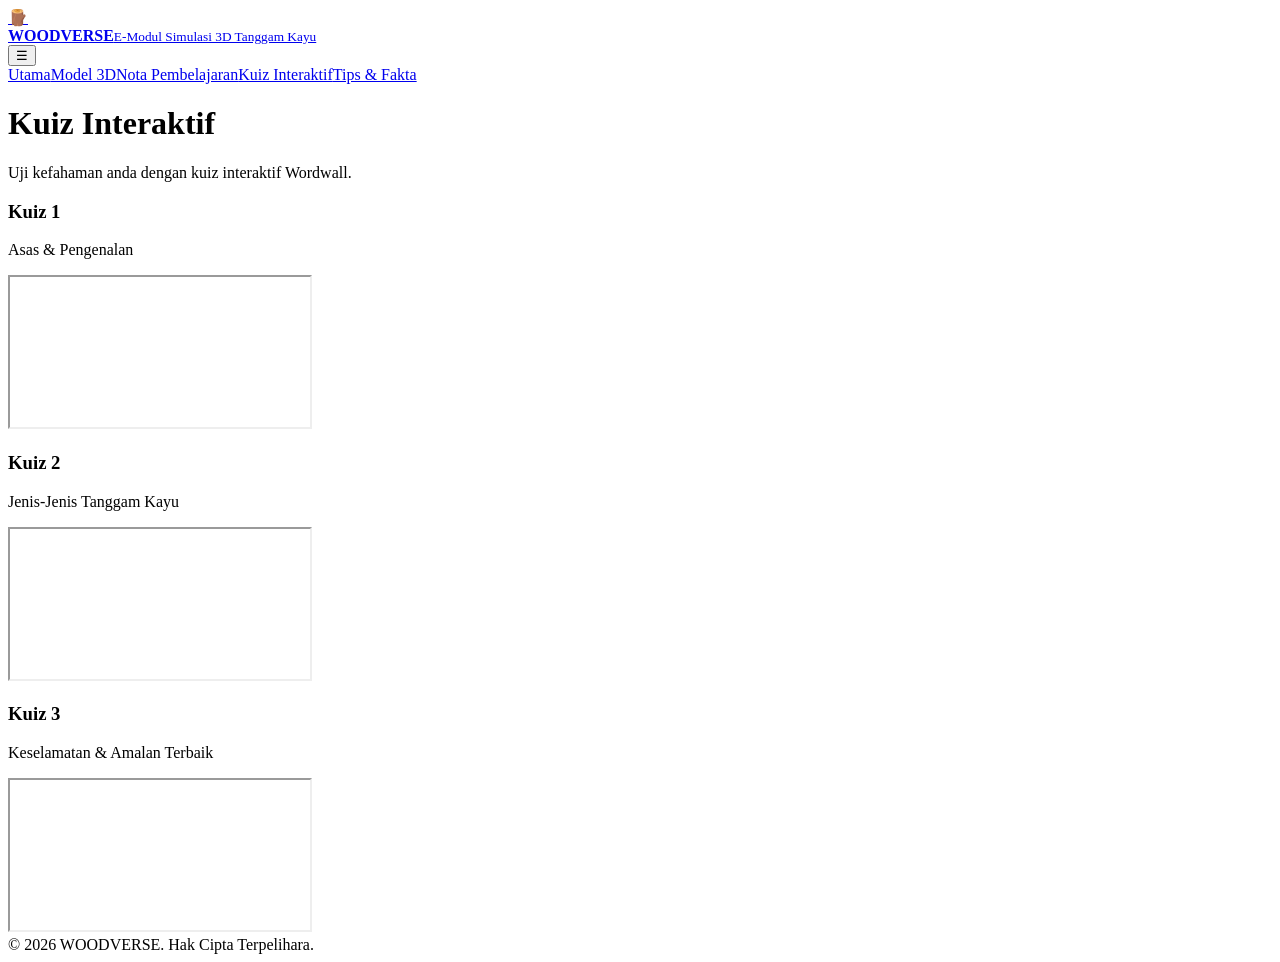
==== kuiz.html @ 8c769c5f "Add files via upload" ====
<!doctype html><html lang="ms"><head><meta charset="utf-8"><meta name="viewport" content="width=device-width,initial-scale=1"><title>Kuiz Interaktif | WOODVERSE</title><link rel="preconnect" href="https://fonts.googleapis.com"><link rel="preconnect" href="https://fonts.gstatic.com" crossorigin><link href="https://fonts.googleapis.com/css2?family=Sora:wght@500;600;700;800&family=Inter:wght@400;500;600;700&display=swap" rel="stylesheet"><link rel="stylesheet" href="css/style.css"></head><body><nav class="nav"><a class="brand" href="index.html"><span>🪵</span><div><b>WOODVERSE</b><small>E-Modul Simulasi 3D Tanggam Kayu</small></div></a><button class="menuBtn">☰</button><div class="links"><a href="index.html">Utama</a><a href="model.html">Model 3D</a><a href="nota.html">Nota Pembelajaran</a><a class="active" href="kuiz.html">Kuiz Interaktif</a><a href="tips.html">Tips & Fakta</a></div></nav><main class="page"><h1>Kuiz Interaktif</h1><p>Uji kefahaman anda dengan kuiz interaktif Wordwall.</p><section class="quizGrid"><article><h3>Kuiz 1</h3><p>Asas & Pengenalan</p><iframe src="https://wordwall.net/embed/8ca67dd5350146b5a5872507b5dd5291?themeId=65&templateId=5&fontStackId=0"></iframe></article><article><h3>Kuiz 2</h3><p>Jenis-Jenis Tanggam Kayu</p><iframe src="https://wordwall.net/embed/bca77bf0a0784e5fbccabd1e99d3cb2f?themeId=65&templateId=3&fontStackId=0"></iframe></article><article><h3>Kuiz 3</h3><p>Keselamatan & Amalan Terbaik</p><iframe src="https://wordwall.net/embed/df77142b5eb44274916b19295d7b751c?themeId=65&templateId=46&fontStackId=0"></iframe></article></section></main><footer>© 2026 WOODVERSE. Hak Cipta Terpelihara.</footer><script src="js/main.js"></script></body></html>
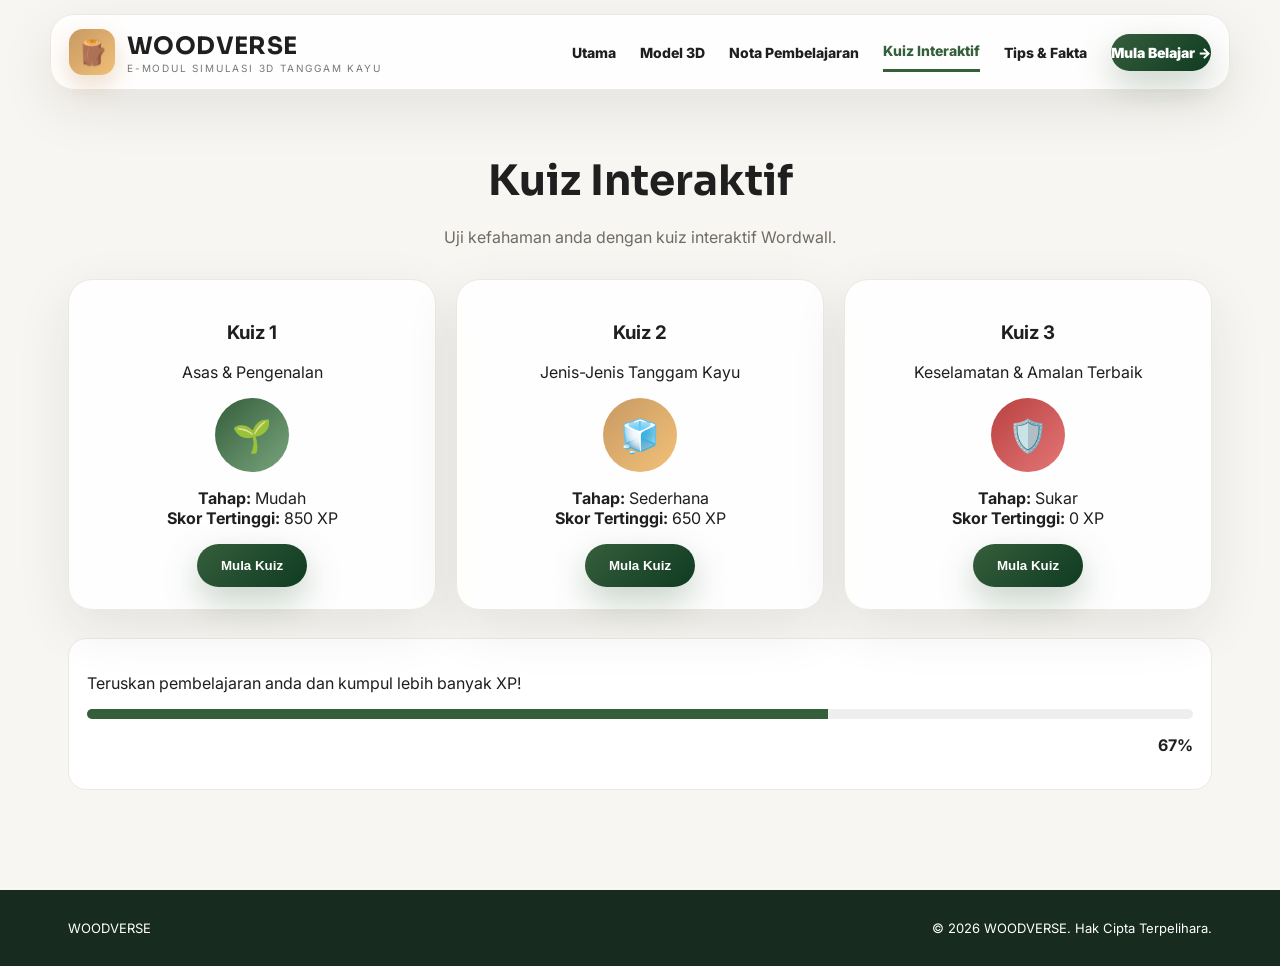
==== commit 432fcdfd: "Add files via upload" ====
--- a/kuiz.html
+++ b/kuiz.html
@@ -1 +1 @@
-<!doctype html><html lang="ms"><head><meta charset="utf-8"><meta name="viewport" content="width=device-width,initial-scale=1"><title>Kuiz Interaktif | WOODVERSE</title><link rel="preconnect" href="https://fonts.googleapis.com"><link rel="preconnect" href="https://fonts.gstatic.com" crossorigin><link href="https://fonts.googleapis.com/css2?family=Sora:wght@500;600;700;800&family=Inter:wght@400;500;600;700&display=swap" rel="stylesheet"><link rel="stylesheet" href="css/style.css"></head><body><nav class="nav"><a class="brand" href="index.html"><span>🪵</span><div><b>WOODVERSE</b><small>E-Modul Simulasi 3D Tanggam Kayu</small></div></a><button class="menuBtn">☰</button><div class="links"><a href="index.html">Utama</a><a href="model.html">Model 3D</a><a href="nota.html">Nota Pembelajaran</a><a class="active" href="kuiz.html">Kuiz Interaktif</a><a href="tips.html">Tips & Fakta</a></div></nav><main class="page"><h1>Kuiz Interaktif</h1><p>Uji kefahaman anda dengan kuiz interaktif Wordwall.</p><section class="quizGrid"><article><h3>Kuiz 1</h3><p>Asas & Pengenalan</p><iframe src="https://wordwall.net/embed/8ca67dd5350146b5a5872507b5dd5291?themeId=65&templateId=5&fontStackId=0"></iframe></article><article><h3>Kuiz 2</h3><p>Jenis-Jenis Tanggam Kayu</p><iframe src="https://wordwall.net/embed/bca77bf0a0784e5fbccabd1e99d3cb2f?themeId=65&templateId=3&fontStackId=0"></iframe></article><article><h3>Kuiz 3</h3><p>Keselamatan & Amalan Terbaik</p><iframe src="https://wordwall.net/embed/df77142b5eb44274916b19295d7b751c?themeId=65&templateId=46&fontStackId=0"></iframe></article></section></main><footer>© 2026 WOODVERSE. Hak Cipta Terpelihara.</footer><script src="js/main.js"></script></body></html>
+<!doctype html><html lang="ms"><head><meta charset="utf-8"><meta name="viewport" content="width=device-width,initial-scale=1"><title>Kuiz Interaktif | WOODVERSE</title><link rel="preconnect" href="https://fonts.googleapis.com"><link rel="preconnect" href="https://fonts.gstatic.com" crossorigin><link href="https://fonts.googleapis.com/css2?family=Sora:wght@600;700;800&family=Inter:wght@400;500;600;700;800&display=swap" rel="stylesheet"><link rel="stylesheet" href="css/style.css"></head><body><nav class="nav"><a class="brand" href="index.html"><span class="logoBox">🪵</span><div><b>WOODVERSE</b><small>E-Modul Simulasi 3D Tanggam Kayu</small></div></a><button class="menuBtn">☰</button><div class="links"><a href="index.html">Utama</a><a href="model.html">Model 3D</a><a href="nota.html">Nota Pembelajaran</a><a class="active" href="kuiz.html">Kuiz Interaktif</a><a href="tips.html">Tips & Fakta</a><a class="btn" href="model.html">Mula Belajar →</a></div></nav><main class="page"><header class="pageHead fade"><h1>Kuiz Interaktif</h1><p class="lead">Uji kefahaman anda dengan kuiz interaktif Wordwall.</p></header><section class="quizGrid fade"><article class="quizCard panel"><h3>Kuiz 1</h3><p>Asas & Pengenalan</p><div class="quizIcon">🌱</div><p><b>Tahap:</b> Mudah<br><b>Skor Tertinggi:</b> 850 XP</p><button class="btn" data-quiz>Mula Kuiz</button><div class="quizFrame"><iframe src="https://wordwall.net/embed/8ca67dd5350146b5a5872507b5dd5291?themeId=65&templateId=5&fontStackId=0"></iframe></div></article><article class="quizCard panel"><h3>Kuiz 2</h3><p>Jenis-Jenis Tanggam Kayu</p><div class="quizIcon">🧊</div><p><b>Tahap:</b> Sederhana<br><b>Skor Tertinggi:</b> 650 XP</p><button class="btn" data-quiz>Mula Kuiz</button><div class="quizFrame"><iframe src="https://wordwall.net/embed/bca77bf0a0784e5fbccabd1e99d3cb2f?themeId=65&templateId=3&fontStackId=0"></iframe></div></article><article class="quizCard panel"><h3>Kuiz 3</h3><p>Keselamatan & Amalan Terbaik</p><div class="quizIcon">🛡️</div><p><b>Tahap:</b> Sukar<br><b>Skor Tertinggi:</b> 0 XP</p><button class="btn" data-quiz>Mula Kuiz</button><div class="quizFrame"><iframe src="https://wordwall.net/embed/df77142b5eb44274916b19295d7b751c?themeId=65&templateId=46&fontStackId=0"></iframe></div></article></section><div class="progress fade"><p>Teruskan pembelajaran anda dan kumpul lebih banyak XP!</p><div class="bar"><span></span></div><p style="text-align:right"><b>67%</b></p></div></main><footer class="footer"><div class="footerInner"><span>WOODVERSE</span><span>© 2026 WOODVERSE. Hak Cipta Terpelihara.</span></div></footer><script src="js/main.js"></script></body></html>
--- a/css/style.css
+++ b/css/style.css
@@ -0,0 +1,2 @@
+:root{--bg:#F8F6F2;--card:#fff;--green:#355E3B;--green2:#0f3b22;--wood:#C89A63;--dark:#1F1F1F;--muted:#706b64;--line:#ECE8E2;--shadow:0 18px 55px rgba(31,31,31,.09)}
+*{box-sizing:border-box}html{scroll-behavior:smooth}body{margin:0;background:var(--bg);color:var(--dark);font-family:Inter,system-ui,sans-serif}a{text-decoration:none;color:inherit}img{max-width:100%;display:block}.wrap{max-width:1180px;margin:auto;padding:0 18px}.nav{position:sticky;top:12px;z-index:50;max-width:1180px;margin:14px auto;background:rgba(255,255,255,.88);backdrop-filter:blur(18px);border:1px solid var(--line);border-radius:24px;box-shadow:var(--shadow);padding:14px 18px;display:flex;align-items:center;justify-content:space-between;gap:20px}.brand{display:flex;gap:12px;align-items:center}.logoBox{width:46px;height:46px;border-radius:14px;background:linear-gradient(135deg,var(--wood),#f0bf78);display:grid;place-items:center;color:#fff;font-size:25px;box-shadow:0 10px 24px rgba(200,154,99,.35)}.brand b{font-family:Sora;font-size:24px;letter-spacing:.4px}.brand small{display:block;font-size:10px;text-transform:uppercase;letter-spacing:1.8px;color:#777;margin-top:1px}.links{display:flex;align-items:center;gap:24px;font-weight:800;font-size:14px}.links a{padding:10px 0}.links a.active{color:var(--green);border-bottom:3px solid var(--green)}.btn{border:0;border-radius:999px;background:linear-gradient(135deg,var(--green),var(--green2));color:#fff!important;padding:14px 24px;font-weight:900;display:inline-flex;gap:10px;align-items:center;box-shadow:0 14px 35px rgba(53,94,59,.28);cursor:pointer}.btn:hover{transform:translateY(-2px)}.menuBtn{display:none;border:0;background:var(--green);color:#fff;width:44px;height:44px;border-radius:14px;font-size:22px}.hero{position:relative;overflow:hidden;min-height:690px;display:grid;grid-template-columns:1.05fr .95fr;align-items:center;gap:20px}.hero:before{content:"";position:absolute;inset:0;background:radial-gradient(circle at 72% 36%,#fff 0 22%,#ffffff99 38%,transparent 66%),repeating-linear-gradient(15deg,transparent 0 40px,rgba(200,154,99,.07) 41px 42px);pointer-events:none}.heroText,.heroArt{position:relative;z-index:1}.eyebrow{color:var(--wood);font-weight:900;text-transform:uppercase;letter-spacing:1px}.hero h1{font-family:Sora;font-size:63px;line-height:1.02;letter-spacing:-3px;margin:14px 0}.hero h1 span{color:var(--green)}.hero p{font-size:18px;line-height:1.75;color:#4f4b46;max-width:590px}.hero .btn{margin-top:18px}.scrollHint{font-size:13px;color:#666;margin-top:18px}.heroArt img{width:100%;max-height:520px;object-fit:contain;filter:drop-shadow(0 35px 50px rgba(83,47,19,.28));animation:float 5s ease-in-out infinite}.chip{position:absolute;width:58px;height:18px;border-radius:50%;background:var(--wood);opacity:.35;filter:blur(.7px)}.chip.c1{top:8%;right:20%;transform:rotate(30deg)}.chip.c2{bottom:15%;left:8%;transform:rotate(-25deg)}.chip.c3{top:30%;left:2%;width:35px}@keyframes float{50%{transform:translateY(-18px) rotate(-1deg)}}.stats{position:relative;z-index:2;margin-top:-54px;background:rgba(255,255,255,.9);border:1px solid var(--line);border-radius:26px;display:grid;grid-template-columns:repeat(4,1fr);box-shadow:var(--shadow);overflow:hidden}.stats div{padding:28px;display:flex;gap:15px;align-items:center;justify-content:center;border-right:1px solid var(--line)}.stats div:last-child{border:0}.stats b{font-family:Sora;font-size:42px;color:var(--green)}.stats span{font-weight:800}.section{padding:74px 0}.sectionTitle{font-family:Sora;font-size:38px;line-height:1.12;margin:8px 0 12px}.lead{color:var(--muted);line-height:1.75}.why{display:grid;grid-template-columns:.9fr 1.1fr;gap:42px;align-items:center}.featureGrid{display:grid;grid-template-columns:repeat(4,1fr);gap:16px}.feature{background:var(--card);border:1px solid var(--line);border-radius:22px;padding:24px;text-align:center;box-shadow:0 12px 35px rgba(31,31,31,.06)}.feature i{font-size:34px}.feature b{display:block;color:var(--green);margin:10px 0 6px}.feature span{font-size:13px;color:#666;line-height:1.5}.stripTitle{color:var(--wood);font-weight:900;text-transform:uppercase;letter-spacing:.6px}.modelStrip{display:flex;gap:15px;overflow-x:auto;padding:12px 4px 35px;scroll-snap-type:x mandatory}.modelStrip article{scroll-snap-align:start;min-width:160px;background:var(--card);border:1px solid var(--line);border-radius:20px;padding:14px;box-shadow:0 12px 35px rgba(31,31,31,.06);transition:.25s}.modelStrip article:hover{transform:translateY(-8px)}.modelStrip img{height:118px;width:100%;object-fit:contain}.modelStrip small{color:var(--wood);font-weight:900}.modelStrip b{display:block;margin-top:8px}.ready{background:linear-gradient(110deg,rgba(10,58,33,.95),rgba(10,58,33,.5)),url('../images/home.jpg') center/cover;border-radius:28px;color:#fff;padding:46px;display:flex;align-items:center;justify-content:space-between;gap:20px}.ready h2{font-family:Sora;font-size:34px;margin:0 0 8px}.page{padding:50px 18px;max-width:1180px;margin:auto}.pageHead{text-align:center;margin-bottom:28px}.pageHead h1{font-family:Sora;font-size:42px;margin:0 0 8px}.viewerLayout{display:grid;grid-template-columns:205px 1fr 300px;gap:20px;align-items:stretch}.panel{background:rgba(255,255,255,.9);border:1px solid var(--line);border-radius:24px;box-shadow:var(--shadow)}.side{padding:18px;display:grid;gap:12px;align-content:start}.side b{font-family:Sora}.side button,.side a{border:0;text-align:left;background:transparent;border-radius:14px;padding:13px 14px;font-weight:900;cursor:pointer}.side button.active,.side a.active{background:linear-gradient(135deg,var(--green),var(--green2));color:#fff}.viewerCard{padding:16px}.viewerTop{display:flex;justify-content:space-between;align-items:center;margin-bottom:12px;font-weight:800;color:#555}.toggle{display:flex;align-items:center;gap:8px}model-viewer{width:100%;height:470px;background:#fbfaf7;border-radius:20px;border:1px solid var(--line)}.steps{display:flex;gap:10px;justify-content:center;flex-wrap:wrap;margin-top:14px}.steps button{border:1px solid var(--line);background:#fff;border-radius:999px;padding:11px 18px;font-weight:900;cursor:pointer}.steps button.active{background:var(--green);color:#fff}.thumbs{display:flex;gap:10px;overflow-x:auto;margin-top:14px}.thumbs img{width:76px;height:58px;object-fit:contain;background:#fff;border:1px solid var(--line);border-radius:14px}.infoPanel{padding:26px}.infoPanel h2{font-family:Sora;color:var(--green);font-size:28px;margin-top:0}.infoList p{padding:14px 0;border-bottom:1px solid var(--line);line-height:1.5}.notesLayout{display:grid;grid-template-columns:230px 1fr;gap:24px;min-height:720px}.download{margin-top:30px;border:1px solid var(--line)!important;width:100%;justify-content:center}.pdfBox{padding:16px}.pdf{width:100%;height:690px;border:0;border-radius:20px;background:#fff}.quizGrid{display:grid;grid-template-columns:repeat(3,1fr);gap:20px}.quizCard{padding:22px;text-align:center}.quizIcon{width:74px;height:74px;border-radius:50%;display:grid;place-items:center;margin:15px auto;background:linear-gradient(135deg,var(--green),#78a57d);color:#fff;font-size:32px}.quizCard:nth-child(2) .quizIcon{background:linear-gradient(135deg,var(--wood),#f2c178)}.quizCard:nth-child(3) .quizIcon{background:linear-gradient(135deg,#b94040,#e47777)}.quizFrame{display:none;margin-top:14px}.quizFrame.open{display:block}.quizFrame iframe{width:100%;height:420px;border:0;border-radius:18px}.progress{margin-top:28px;background:#fff;border:1px solid var(--line);border-radius:18px;padding:18px}.bar{height:10px;background:#eee;border-radius:99px;overflow:hidden}.bar span{display:block;height:100%;width:67%;background:var(--green)}.mag{display:grid;grid-template-columns:1.2fr 1fr 1fr;gap:18px}.tipCard{padding:22px;min-height:190px;overflow:hidden}.tipCard b{font-size:12px;color:var(--wood);letter-spacing:.7px;text-transform:uppercase}.tipCard h3{font-family:Sora}.tipBig{grid-row:span 2;color:#fff;background:linear-gradient(90deg,rgba(0,0,0,.68),rgba(0,0,0,.15)),url('../images/home.jpg') center/cover}.tipImg{background:#fff}.tipImg img{height:120px;object-fit:contain;margin-left:auto}.footer{background:#172b1f;color:#fff;margin-top:50px}.footerInner{max-width:1180px;margin:auto;padding:30px 18px;display:flex;align-items:center;justify-content:space-between;gap:20px;font-size:13px}.footer .brand small{color:#d8d8d8}.fade{opacity:0;transform:translateY(20px);transition:.6s}.fade.show{opacity:1;transform:none}@media(max-width:980px){.nav{top:8px;margin:8px}.menuBtn{display:block}.links{display:none;position:absolute;top:74px;left:8px;right:8px;flex-direction:column;align-items:flex-start;background:#fff;border-radius:20px;padding:18px;box-shadow:0 20px 55px #0002}.links.open{display:flex}.hero{grid-template-columns:1fr;padding-top:18px}.hero h1{font-size:43px;letter-spacing:-1.5px}.stats,.why,.viewerLayout,.notesLayout,.quizGrid,.mag{grid-template-columns:1fr}.stats div{border-right:0;border-bottom:1px solid var(--line)}.featureGrid{grid-template-columns:1fr 1fr}.ready,.footerInner{display:block}.pageHead h1{font-size:34px}model-viewer{height:380px}.pdf{height:520px}}@media(max-width:560px){.brand b{font-size:18px}.brand small{font-size:8px}.logoBox{width:40px;height:40px}.hero h1{font-size:34px}.hero{min-height:auto}.stats b{font-size:32px}.featureGrid{grid-template-columns:1fr}.ready{padding:28px}.section{padding:45px 0}.viewerLayout{gap:14px}.page{padding:30px 12px}}
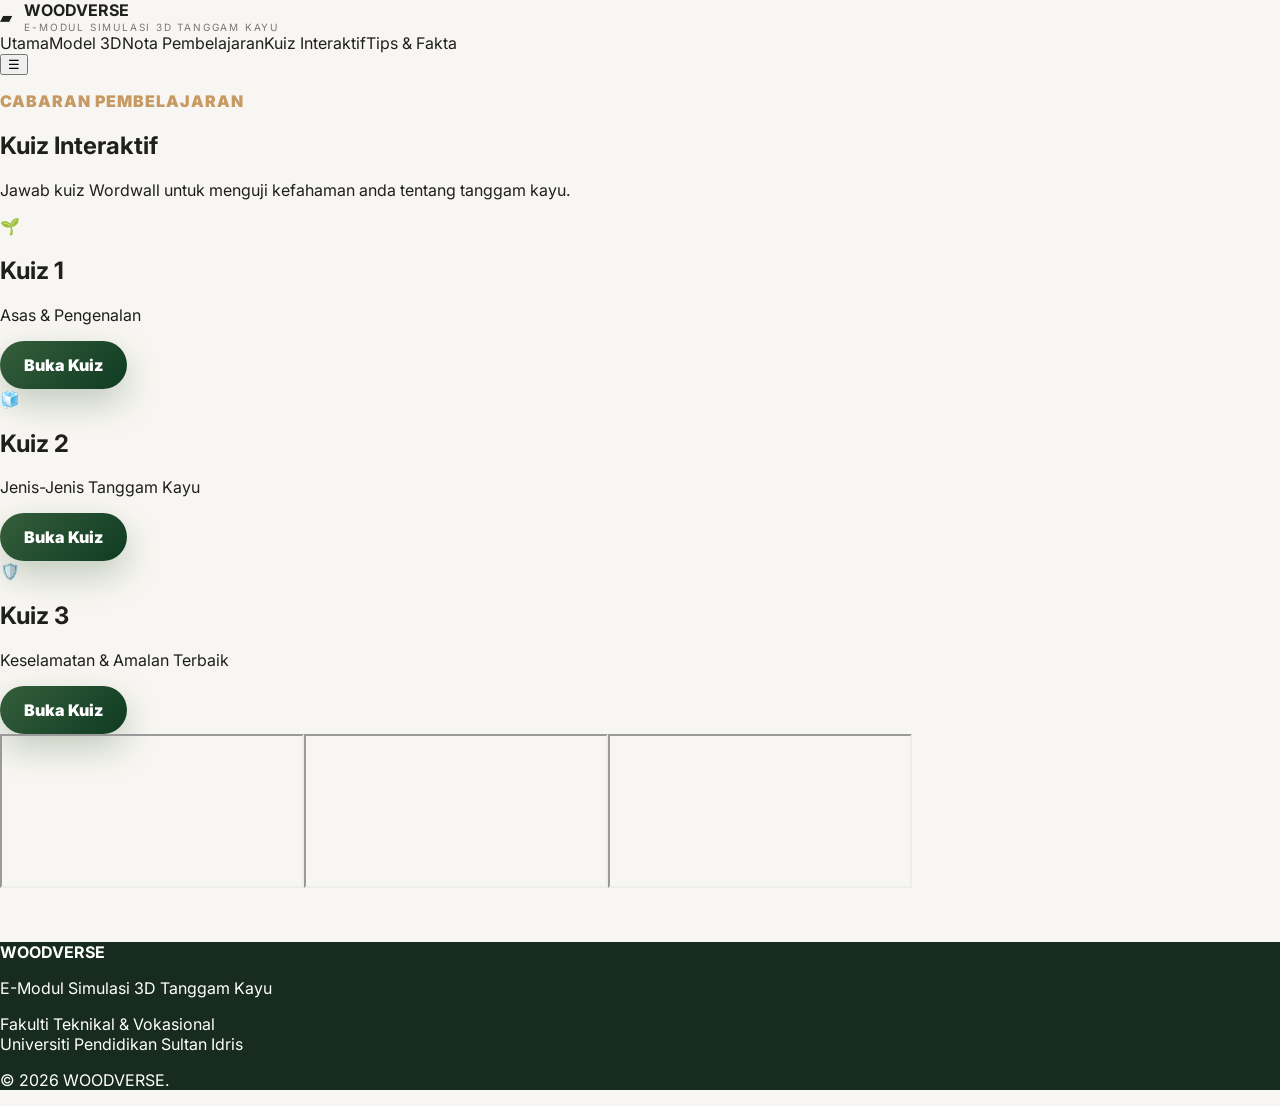
==== commit 146d1055: "Add files via upload" ====
--- a/kuiz.html
+++ b/kuiz.html
@@ -1 +1,5 @@
-<!doctype html><html lang="ms"><head><meta charset="utf-8"><meta name="viewport" content="width=device-width,initial-scale=1"><title>Kuiz Interaktif | WOODVERSE</title><link rel="preconnect" href="https://fonts.googleapis.com"><link rel="preconnect" href="https://fonts.gstatic.com" crossorigin><link href="https://fonts.googleapis.com/css2?family=Sora:wght@600;700;800&family=Inter:wght@400;500;600;700;800&display=swap" rel="stylesheet"><link rel="stylesheet" href="css/style.css"></head><body><nav class="nav"><a class="brand" href="index.html"><span class="logoBox">🪵</span><div><b>WOODVERSE</b><small>E-Modul Simulasi 3D Tanggam Kayu</small></div></a><button class="menuBtn">☰</button><div class="links"><a href="index.html">Utama</a><a href="model.html">Model 3D</a><a href="nota.html">Nota Pembelajaran</a><a class="active" href="kuiz.html">Kuiz Interaktif</a><a href="tips.html">Tips & Fakta</a><a class="btn" href="model.html">Mula Belajar →</a></div></nav><main class="page"><header class="pageHead fade"><h1>Kuiz Interaktif</h1><p class="lead">Uji kefahaman anda dengan kuiz interaktif Wordwall.</p></header><section class="quizGrid fade"><article class="quizCard panel"><h3>Kuiz 1</h3><p>Asas & Pengenalan</p><div class="quizIcon">🌱</div><p><b>Tahap:</b> Mudah<br><b>Skor Tertinggi:</b> 850 XP</p><button class="btn" data-quiz>Mula Kuiz</button><div class="quizFrame"><iframe src="https://wordwall.net/embed/8ca67dd5350146b5a5872507b5dd5291?themeId=65&templateId=5&fontStackId=0"></iframe></div></article><article class="quizCard panel"><h3>Kuiz 2</h3><p>Jenis-Jenis Tanggam Kayu</p><div class="quizIcon">🧊</div><p><b>Tahap:</b> Sederhana<br><b>Skor Tertinggi:</b> 650 XP</p><button class="btn" data-quiz>Mula Kuiz</button><div class="quizFrame"><iframe src="https://wordwall.net/embed/bca77bf0a0784e5fbccabd1e99d3cb2f?themeId=65&templateId=3&fontStackId=0"></iframe></div></article><article class="quizCard panel"><h3>Kuiz 3</h3><p>Keselamatan & Amalan Terbaik</p><div class="quizIcon">🛡️</div><p><b>Tahap:</b> Sukar<br><b>Skor Tertinggi:</b> 0 XP</p><button class="btn" data-quiz>Mula Kuiz</button><div class="quizFrame"><iframe src="https://wordwall.net/embed/df77142b5eb44274916b19295d7b751c?themeId=65&templateId=46&fontStackId=0"></iframe></div></article></section><div class="progress fade"><p>Teruskan pembelajaran anda dan kumpul lebih banyak XP!</p><div class="bar"><span></span></div><p style="text-align:right"><b>67%</b></p></div></main><footer class="footer"><div class="footerInner"><span>WOODVERSE</span><span>© 2026 WOODVERSE. Hak Cipta Terpelihara.</span></div></footer><script src="js/main.js"></script></body></html>
+<!doctype html>
+<html lang="ms"><head><meta charset="utf-8"><meta name="viewport" content="width=device-width, initial-scale=1"><title>Kuiz Interaktif | WOODVERSE</title><link rel="preconnect" href="https://fonts.googleapis.com"><link rel="preconnect" href="https://fonts.gstatic.com" crossorigin><link href="https://fonts.googleapis.com/css2?family=Inter:wght@400;500;600;700;800&family=Sora:wght@500;600;700;800&display=swap" rel="stylesheet"><link rel="stylesheet" href="css/style.css"></head><body>
+<header class="site-header"><a class="brand" href="index.html"><span class="brand-mark">▰</span><span><strong>WOODVERSE</strong><small>E-Modul Simulasi 3D Tanggam Kayu</small></span></a><nav class="nav-links" id="navLinks"><a href="index.html">Utama</a><a href="model.html">Model 3D</a><a href="nota.html">Nota Pembelajaran</a><a class="active" href="kuiz.html">Kuiz Interaktif</a><a href="tips.html">Tips & Fakta</a></nav><button class="menu-toggle" onclick="toggleMenu()">☰</button></header>
+<main class="page-wrap"><section class="page-title reveal"><p class="eyebrow">Cabaran Pembelajaran</p><h1>Kuiz Interaktif</h1><p>Jawab kuiz Wordwall untuk menguji kefahaman anda tentang tanggam kayu.</p></section><section class="quiz-grid reveal"><article class="quiz-card"><span class="quiz-icon green">🌱</span><h2>Kuiz 1</h2><p>Asas & Pengenalan</p><a class="btn primary" target="_blank" rel="noopener" href="https://wordwall.net/embed/8ca67dd5350146b5a5872507b5dd5291?themeId=65&templateId=5&fontStackId=0">Buka Kuiz</a></article><article class="quiz-card"><span class="quiz-icon wood">🧊</span><h2>Kuiz 2</h2><p>Jenis-Jenis Tanggam Kayu</p><a class="btn primary" target="_blank" rel="noopener" href="https://wordwall.net/embed/bca77bf0a0784e5fbccabd1e99d3cb2f?themeId=65&templateId=3&fontStackId=0">Buka Kuiz</a></article><article class="quiz-card"><span class="quiz-icon red">🛡️</span><h2>Kuiz 3</h2><p>Keselamatan & Amalan Terbaik</p><a class="btn primary" target="_blank" rel="noopener" href="https://wordwall.net/embed/df77142b5eb44274916b19295d7b751c?themeId=65&templateId=46&fontStackId=0">Buka Kuiz</a></article></section><section class="quiz-frame-wrap reveal"><iframe id="q1" class="quiz-frame active" src="https://wordwall.net/embed/8ca67dd5350146b5a5872507b5dd5291?themeId=65&templateId=5&fontStackId=0" title="Kuiz 1"></iframe><iframe id="q2" class="quiz-frame" src="https://wordwall.net/embed/bca77bf0a0784e5fbccabd1e99d3cb2f?themeId=65&templateId=3&fontStackId=0" title="Kuiz 2"></iframe><iframe id="q3" class="quiz-frame" src="https://wordwall.net/embed/df77142b5eb44274916b19295d7b751c?themeId=65&templateId=46&fontStackId=0" title="Kuiz 3"></iframe></section></main>
+<footer class="footer"><div><strong>WOODVERSE</strong><p>E-Modul Simulasi 3D Tanggam Kayu</p></div><p>Fakulti Teknikal & Vokasional<br>Universiti Pendidikan Sultan Idris</p><p>© 2026 WOODVERSE.</p></footer><script src="js/main.js"></script></body></html>
